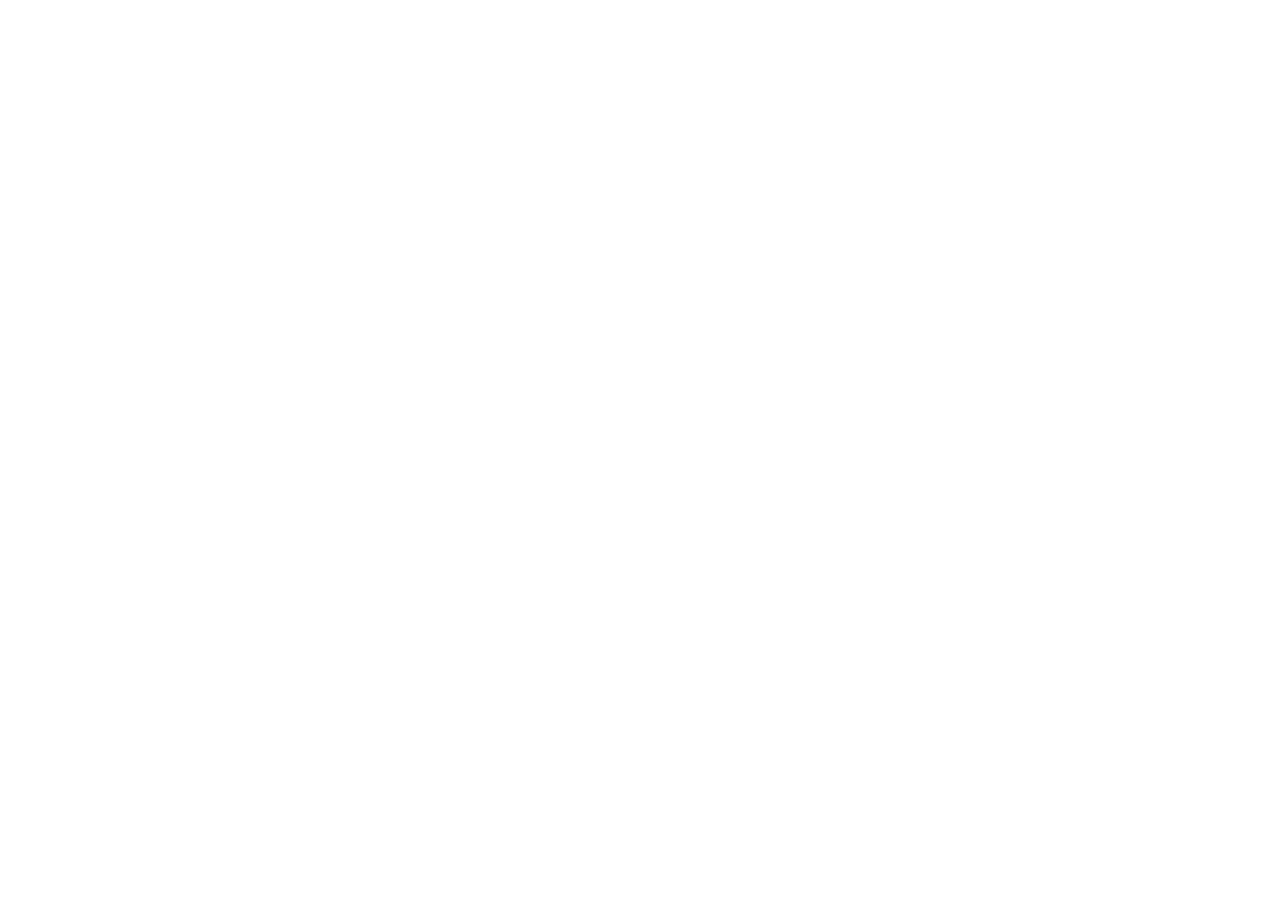
==== index.html @ 530e5a6e "starter code" ====
<!DOCTYPE html>
<html lang="en">

<head>
    <meta charset="UTF-8" />
    <meta name="viewport" content="width=device-width, initial-scale=1.0" />
    <meta http-equiv="X-UA-Compatible" content="ie=edge" />
    <title>My First Blog</title>

    <link rel="stylesheet" href="./assets/css/styles.css" />
    <link rel="stylesheet" href="./assets/css/form.css" />

    <script defer src="./assets/js/logic.js" type="text/javascript"></script>
    <script defer src="./assets/js/form.js" type="text/javascript"></script>
</head>

<body>
    <!-- TODO: Create landing page elements -->
</body>

</html>
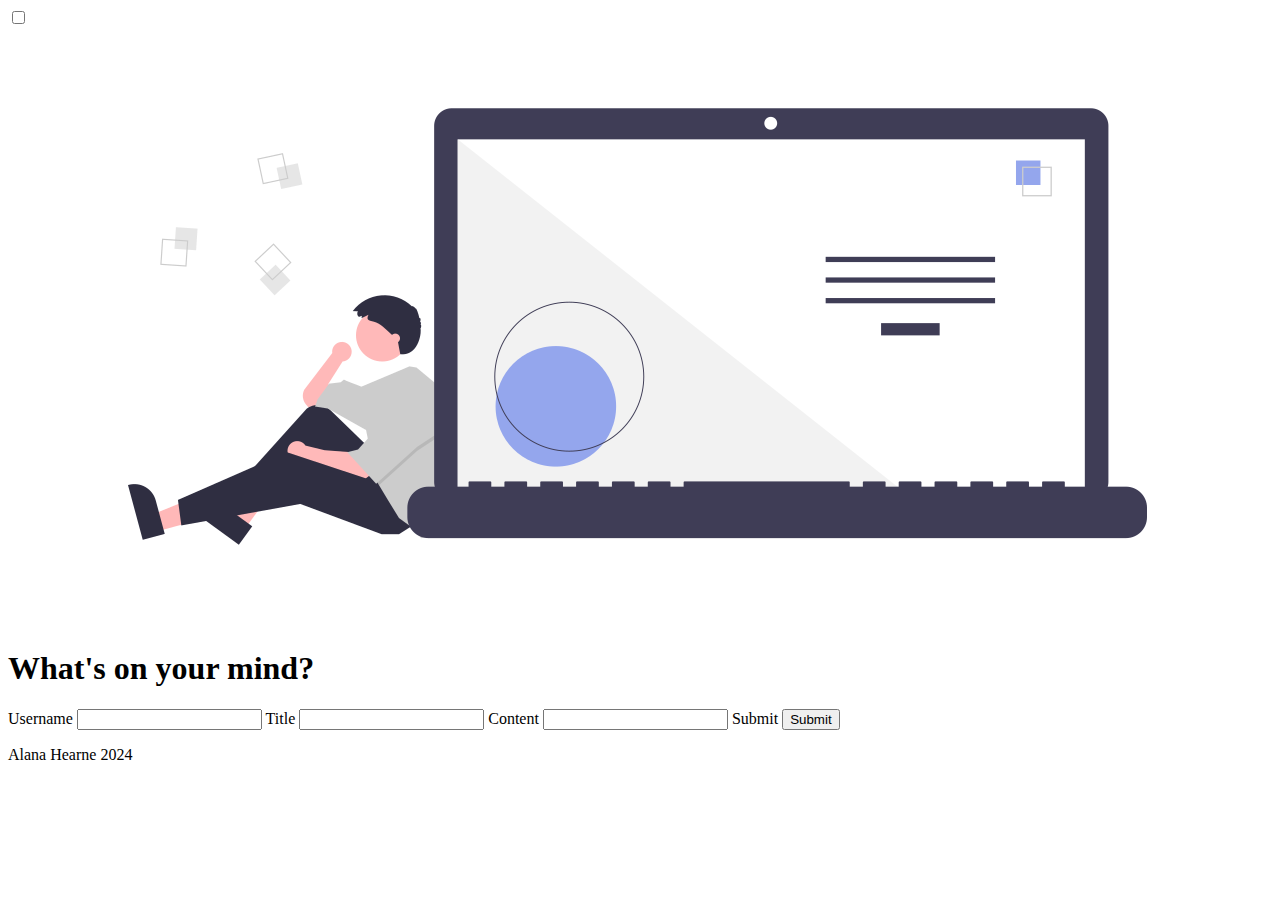
==== commit 0734eae9: "added basic html" ====
--- a/index.html
+++ b/index.html
@@ -9,13 +9,48 @@
 
     <link rel="stylesheet" href="./assets/css/styles.css" />
     <link rel="stylesheet" href="./assets/css/form.css" />
-
-    <script defer src="./assets/js/logic.js" type="text/javascript"></script>
-    <script defer src="./assets/js/form.js" type="text/javascript"></script>
 </head>
 
 <body>
     <!-- TODO: Create landing page elements -->
+    <header>
+        <nav>
+            <!-- TODO: add link to portfolio -->
+            <label class="theme-toggle">
+                <input type="checkbox">
+            </label>
+        </nav>
+    </header>
+
+    <main>
+        <section>
+            <div>
+                <img src="./assets/images/landing-main.png" alt="illustration of person in thought">
+            </div>
+            <div>
+                <h1>What's on your mind?</h1>
+                <form>
+                    <label for="username">Username</label>
+                    <input type="text" id="username" name="username">
+                    <label for="post-title">Title</label>
+                    <input type="text" id="post-title" name="post-title">
+                    <label for="content">Content</label>
+                    <input type="text" id="content" name="content">
+                    <label for="submit">Submit</label>
+                    <input type="submit" id="submit" name="submit">
+                </form>
+            </div>
+        </section>
+    </main>
+
+    <footer>
+        <div>
+            <p>Alana Hearne 2024</p>
+        </div>
+    </footer>
+
+    <script defer src="./assets/js/logic.js" type="text/javascript"></script>
+    <script defer src="./assets/js/form.js" type="text/javascript"></script>
 </body>
 
 </html>
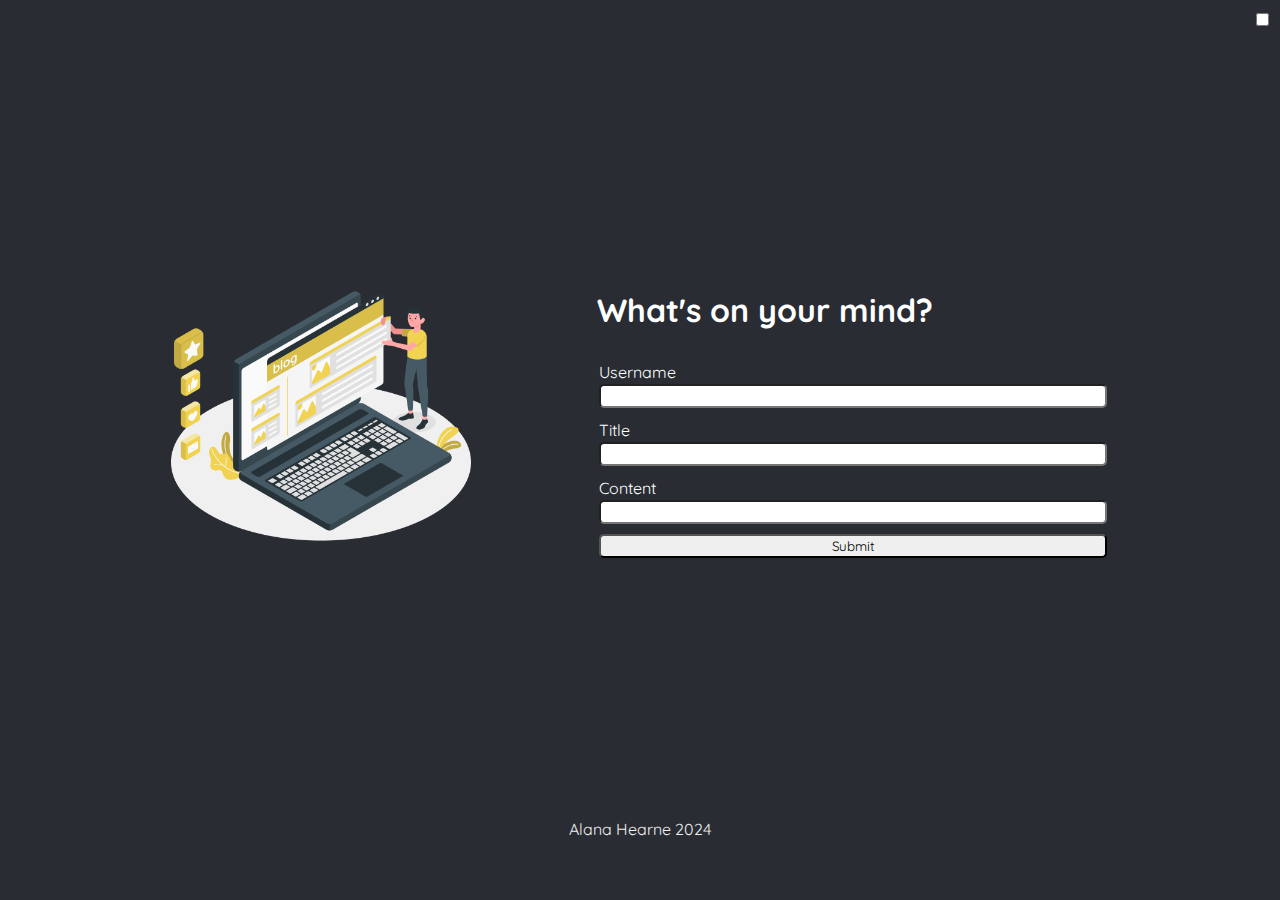
==== commit 2f67ecad: "applied basic CSS" ====
--- a/index.html
+++ b/index.html
@@ -7,6 +7,7 @@
     <meta http-equiv="X-UA-Compatible" content="ie=edge" />
     <title>My First Blog</title>
 
+    <link rel="stylesheet" href="https://cdnjs.cloudflare.com/ajax/libs/font-awesome/6.5.2/css/all.min.css">
     <link rel="stylesheet" href="./assets/css/styles.css" />
     <link rel="stylesheet" href="./assets/css/form.css" />
 </head>
@@ -23,11 +24,11 @@
     </header>
 
     <main>
-        <section>
+        <section class="main">
             <div>
-                <img src="./assets/images/landing-main.png" alt="illustration of person in thought">
+                <img src="./assets/images/blog-dark.png" alt="illustration of person in thought" id="main-image">
             </div>
-            <div>
+            <div class="blog-form">
                 <h1>What's on your mind?</h1>
                 <form>
                     <label for="username">Username</label>
@@ -36,7 +37,6 @@
                     <input type="text" id="post-title" name="post-title">
                     <label for="content">Content</label>
                     <input type="text" id="content" name="content">
-                    <label for="submit">Submit</label>
                     <input type="submit" id="submit" name="submit">
                 </form>
             </div>
@@ -46,6 +46,7 @@
     <footer>
         <div>
             <p>Alana Hearne 2024</p>
+            <!-- <a href="https://storyset.com/internet">Internet illustrations by Storyset</a> -->
         </div>
     </footer>
 
--- a/assets/css/styles.css
+++ b/assets/css/styles.css
@@ -0,0 +1,65 @@
+@import url('https://fonts.googleapis.com/css2?family=Montserrat:ital,wght@0,100..900;1,100..900&family=Quicksand:wght@300..700&family=Rock+Salt&display=swap');
+
+* {
+    font-family: "Quicksand", 'Monterro', Times, serif;
+    box-sizing: border-box;
+}
+
+:root {
+    --darkPrimary: #292d33;
+    --yellow: #f2d351;
+    --opYellow: #f8e9a7;
+    --offWhite: #efefef;
+    --blue: #95a9f0;
+    --opBlue: #bfcbf6;
+}
+
+body {
+    font-family: "Quicksand", 'Monterro', Times, serif;
+    line-height: 1.5;
+    background-color: var(--darkPrimary);
+}
+
+header {
+    /* padding: 15px 6% 15px 0; */
+    display: flex;
+    flex-direction: row;
+    flex-wrap: wrap;
+    justify-content: end;
+    align-items: center;
+}
+
+nav {
+    display: flex;
+    flex-direction: row;
+    flex-wrap: wrap;
+}
+
+footer {
+    /* padding: 3px 5px; */
+    display: flex;
+    flex-direction: row;
+    justify-content: center;
+    flex-wrap: wrap;
+    align-items: center;
+    background-color: var(--darkPrimary);
+    color: var(--offWhite);
+}
+
+.main {
+    display: flex;
+    flex-wrap: wrap;
+    flex-direction: row;
+    justify-content: center;
+    align-items: center;
+    min-height: 85vh;
+}
+
+.main div {
+    padding: 5%;
+}
+
+#main-image {
+    max-height: 300px;
+    max-width: 300px;
+}--- a/assets/css/form.css
+++ b/assets/css/form.css
@@ -0,0 +1,18 @@
+.blog-form {
+    display: flex;
+    flex-direction: column;
+    color: white;
+}
+
+.blog-form form {
+    display: flex;
+    flex-direction: column;
+    padding: 5px 2px;
+    min-width: 40vw;
+}
+
+input {
+    padding: 2px;
+    margin-bottom: 10px;
+    border-radius: 5px;
+}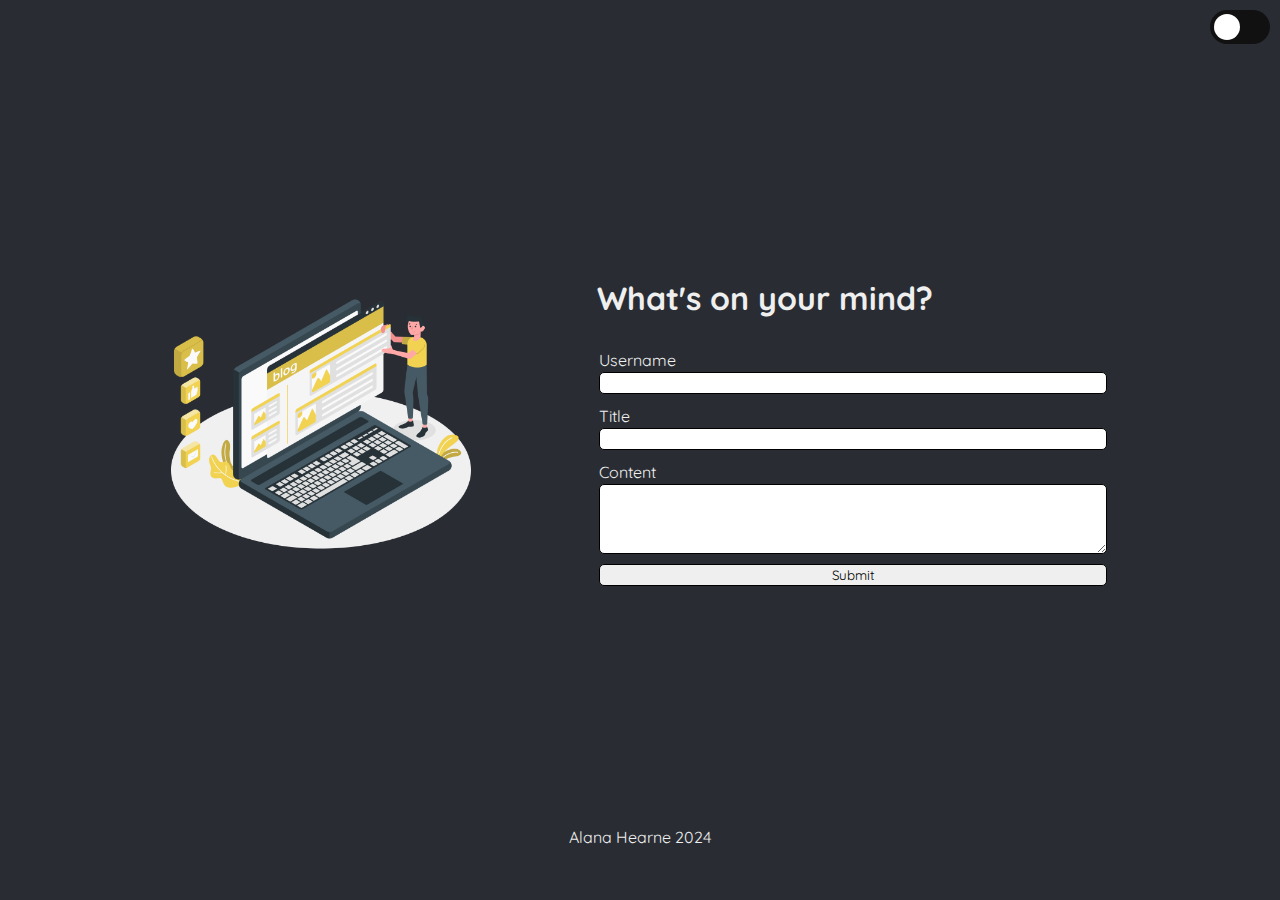
==== commit 628c333a: "create inital theme toggle" ====
--- a/index.html
+++ b/index.html
@@ -12,13 +12,14 @@
     <link rel="stylesheet" href="./assets/css/form.css" />
 </head>
 
-<body>
+<body class="container dark">
     <!-- TODO: Create landing page elements -->
     <header>
         <nav>
             <!-- TODO: add link to portfolio -->
-            <label class="theme-toggle">
-                <input type="checkbox">
+            <label class="switch">
+                <input type="checkbox" id="theme-switcher">
+                <span class="slider round"></span>
             </label>
         </nav>
     </header>
@@ -36,7 +37,7 @@
                     <label for="post-title">Title</label>
                     <input type="text" id="post-title" name="post-title">
                     <label for="content">Content</label>
-                    <input type="text" id="content" name="content">
+                    <textarea type=text" id="content" name="content" rows="4" cols="50"></textarea>
                     <input type="submit" id="submit" name="submit">
                 </form>
             </div>
--- a/assets/css/styles.css
+++ b/assets/css/styles.css
@@ -17,7 +17,18 @@
 body {
     font-family: "Quicksand", 'Monterro', Times, serif;
     line-height: 1.5;
+    margin: 0px;
+    padding: 10px;
+}
+
+.dark {
     background-color: var(--darkPrimary);
+    color: var(--offWhite);
+}
+
+.light {
+    background-color: var(--offWhite);
+    color: var(--darkPrimary);
 }
 
 header {
@@ -42,8 +53,6 @@
     justify-content: center;
     flex-wrap: wrap;
     align-items: center;
-    background-color: var(--darkPrimary);
-    color: var(--offWhite);
 }
 
 .main {
@@ -62,4 +71,76 @@
 #main-image {
     max-height: 300px;
     max-width: 300px;
+}
+
+/* ============================================================================================================================================= */
+/* Styling the Switch button */
+.switch {
+    position: relative;
+    display: inline-block;
+    width: 60px;
+    height: 34px;
+}
+
+  /* Hide default HTML checkbox */
+.switch input {
+    opacity: 0;
+    width: 0;
+    height: 0;
+}
+
+/* The slider */
+.slider {
+    position: absolute;
+    cursor: pointer;
+    top: 0;
+    left: 0;
+    right: 0;
+    bottom: 0;
+    background-color: #111;
+    -webkit-transition: .4s;
+    transition: .4s;
+}
+
+.slider:before {
+    position: absolute;
+    content: "";
+    height: 26px;
+    width: 26px;
+    left: 4px;
+    bottom: 4px;
+    background-color: white;
+    -webkit-transition: .4s;
+    transition: .4s;
+}
+
+input:checked + .slider {
+    background-color: rgb(29, 128, 210);
+}
+
+input:focus + .slider {
+    box-shadow: 0 0 1px rgb(29, 128, 210);
+}
+
+input:checked + .slider:before {
+    -webkit-transform: translateX(26px);
+    -ms-transform: translateX(26px);
+    transform: translateX(26px);
+}
+
+/* Rounded sliders */
+.slider.round {
+    border-radius: 34px;
+}
+
+.slider.round:before {
+    border-radius: 50%;
+}
+
+.row {
+    margin: 20px;
+    display: flex;
+}
+.col {
+    margin: 20px;
 }--- a/assets/css/form.css
+++ b/assets/css/form.css
@@ -1,7 +1,6 @@
 .blog-form {
     display: flex;
     flex-direction: column;
-    color: white;
 }
 
 .blog-form form {
@@ -14,5 +13,13 @@
 input {
     padding: 2px;
     margin-bottom: 10px;
+    border: 1px solid;
+    border-radius: 5px;
+}
+
+textarea {
+    padding: 2px;
+    margin-bottom: 10px;
+    border: 1px solid;
     border-radius: 5px;
 }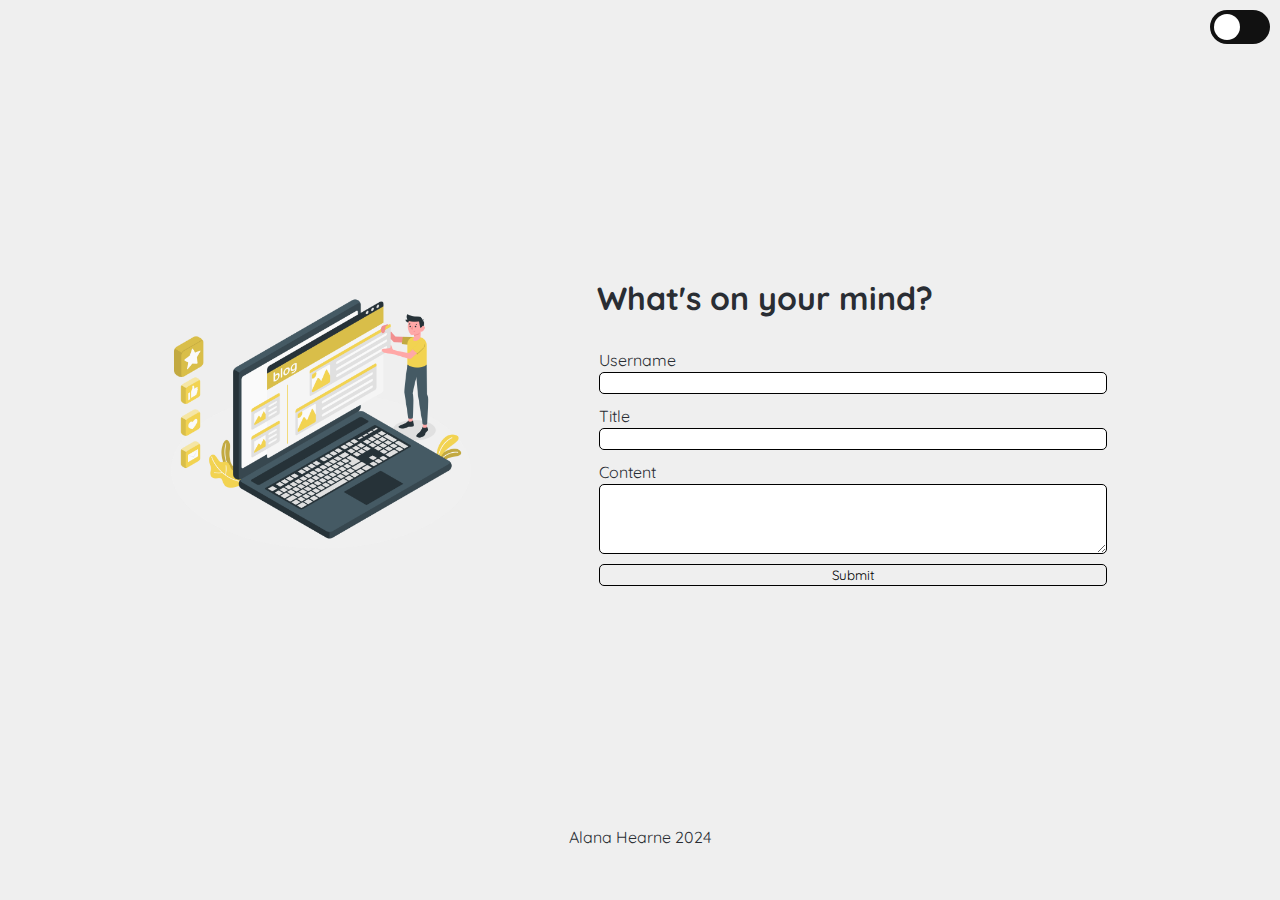
==== commit d8fab58b: "fixed setting toggle from local storage" ====
--- a/index.html
+++ b/index.html
@@ -12,7 +12,7 @@
     <link rel="stylesheet" href="./assets/css/form.css" />
 </head>
 
-<body class="container dark">
+<body class="container light">
     <!-- TODO: Create landing page elements -->
     <header>
         <nav>
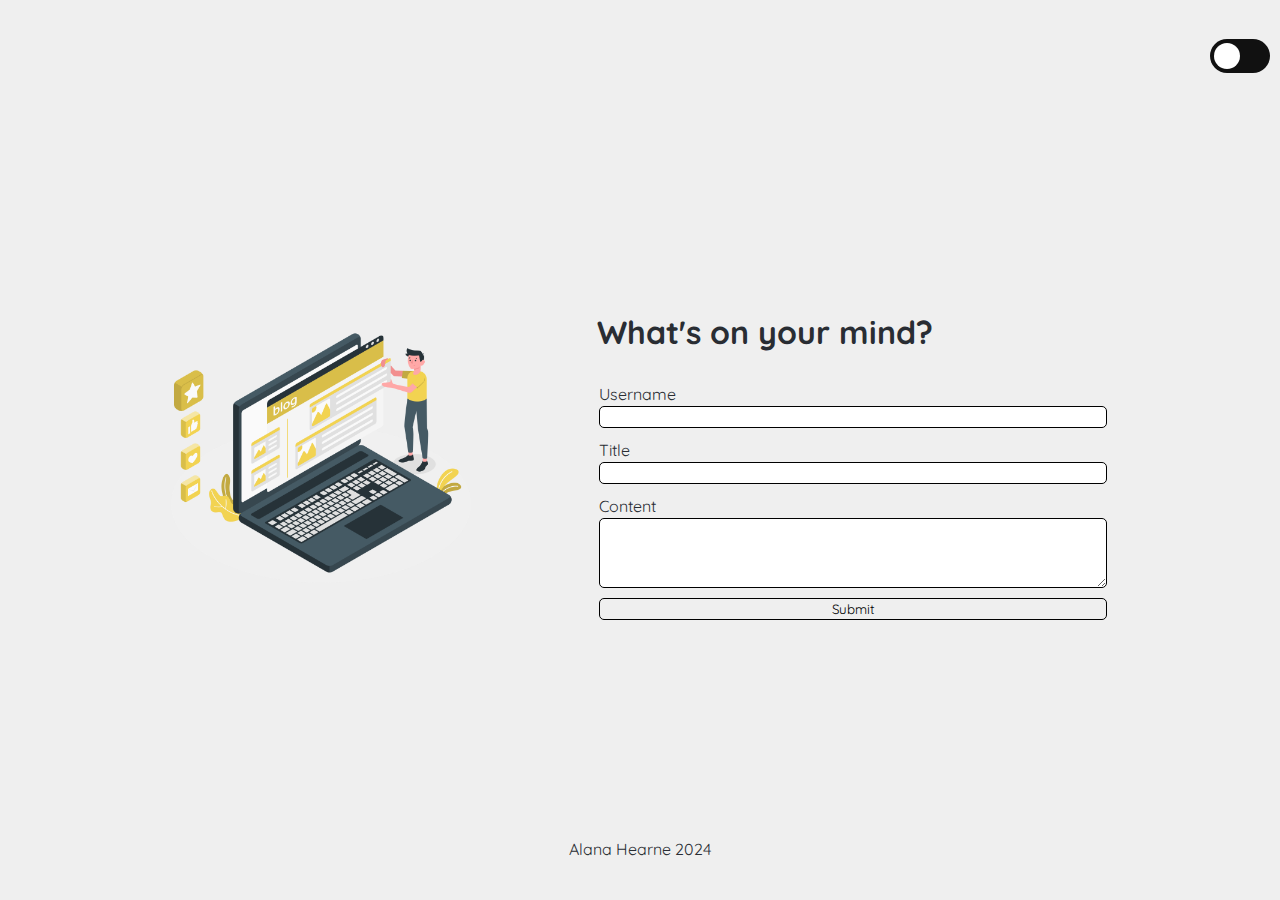
==== commit 8768d826: "basic blog styling" ====
--- a/index.html
+++ b/index.html
@@ -3,18 +3,20 @@
 
 <head>
     <meta charset="UTF-8" />
-    <meta name="viewport" content="width=device-width, initial-scale=1.0" />
-    <meta http-equiv="X-UA-Compatible" content="ie=edge" />
+    <meta name="viewport" content="width=device-width, initial-scale=1.0"/>
+    <meta http-equiv="X-UA-Compatible" content="ie=edge"/>
     <title>My First Blog</title>
 
     <link rel="stylesheet" href="https://cdnjs.cloudflare.com/ajax/libs/font-awesome/6.5.2/css/all.min.css">
-    <link rel="stylesheet" href="./assets/css/styles.css" />
-    <link rel="stylesheet" href="./assets/css/form.css" />
+    <!-- <link rel="stylesheet" href="./assets/css/reset.css"/> -->
+    <link rel="stylesheet" href="./assets/css/styles.css"/>
+    <link rel="stylesheet" href="./assets/css/form.css"/>
 </head>
 
 <body class="container light">
     <!-- TODO: Create landing page elements -->
     <header>
+        <div></div>
         <nav>
             <!-- TODO: add link to portfolio -->
             <label class="switch">
--- a/assets/css/styles.css
+++ b/assets/css/styles.css
@@ -36,8 +36,9 @@
     display: flex;
     flex-direction: row;
     flex-wrap: wrap;
-    justify-content: end;
+    justify-content: space-between;
     align-items: center;
+    height: 91px;
 }
 
 nav {
@@ -61,7 +62,7 @@
     flex-direction: row;
     justify-content: center;
     align-items: center;
-    min-height: 85vh;
+    min-height: 80vh;
 }
 
 .main div {
--- a/assets/css/form.css
+++ b/assets/css/form.css
@@ -20,6 +20,6 @@
 textarea {
     padding: 2px;
     margin-bottom: 10px;
-    border: 1px solid;
+        border: 1px solid;
     border-radius: 5px;
 }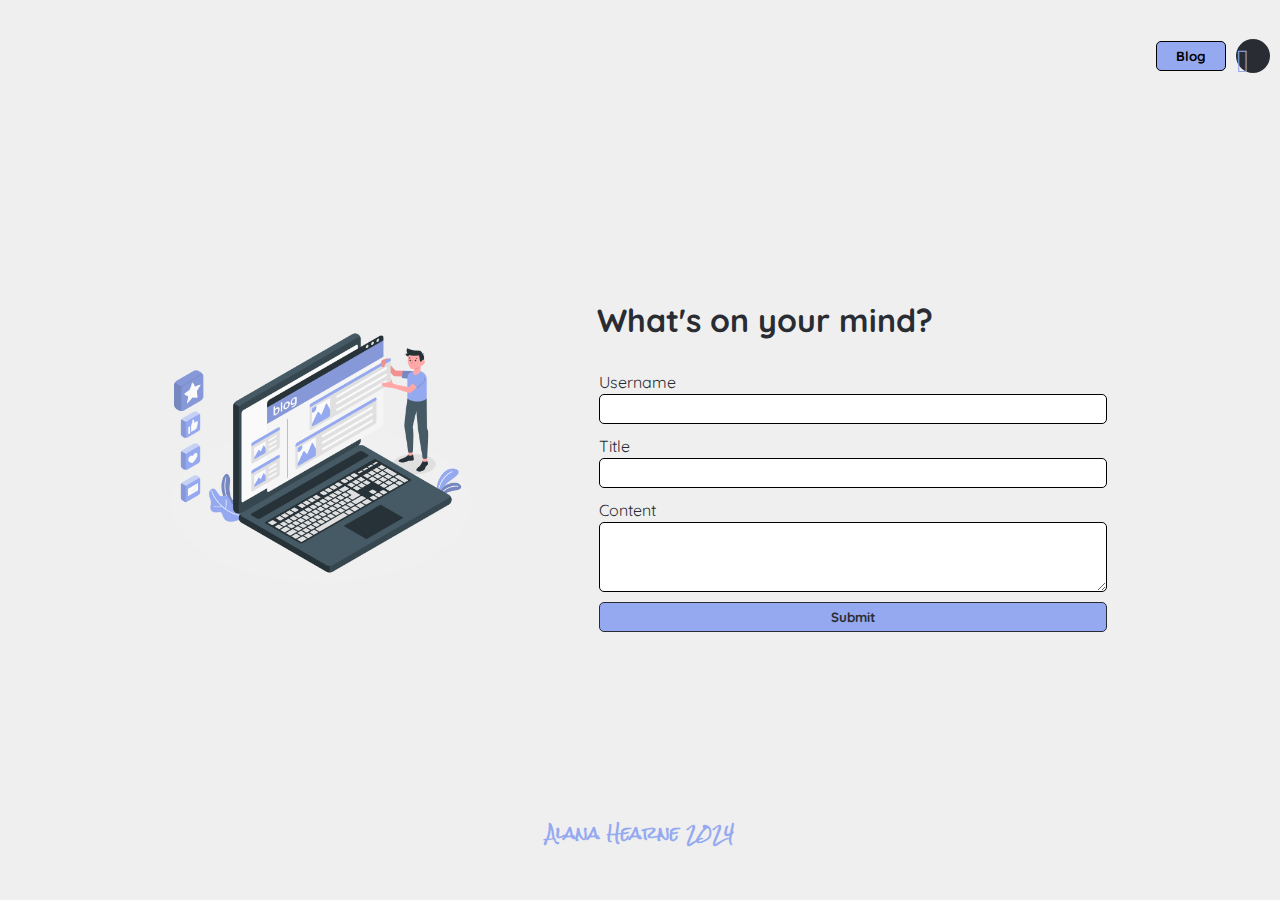
==== commit 78e1e619: "final styling, fixed error handling" ====
--- a/index.html
+++ b/index.html
@@ -19,6 +19,7 @@
         <div></div>
         <nav>
             <!-- TODO: add link to portfolio -->
+            <button onclick="location.href='blog.html'" type="button" id="blog-button" name="blog-button">Blog</button>
             <label class="switch">
                 <input type="checkbox" id="theme-switcher">
                 <span class="slider round"></span>
@@ -29,7 +30,7 @@
     <main>
         <section class="main">
             <div>
-                <img src="./assets/images/blog-dark.png" alt="illustration of person in thought" id="main-image">
+                <img src="./assets/images/blog-light.png" alt="illustration of person in thought" id="main-image">
             </div>
             <div class="blog-form">
                 <h1>What's on your mind?</h1>
@@ -48,7 +49,7 @@
 
     <footer>
         <div>
-            <p>Alana Hearne 2024</p>
+            <a href="https://ajhearne-mzaosw.github.io/ahearne-portfolio/" class="footer">Alana Hearne 2024</a>
             <!-- <a href="https://storyset.com/internet">Internet illustrations by Storyset</a> -->
         </div>
     </footer>
--- a/assets/css/styles.css
+++ b/assets/css/styles.css
@@ -1,4 +1,5 @@
 @import url('https://fonts.googleapis.com/css2?family=Montserrat:ital,wght@0,100..900;1,100..900&family=Quicksand:wght@300..700&family=Rock+Salt&display=swap');
+@import url('https://fonts.googleapis.com/icon?family=Material+Icons');
 
 * {
     font-family: "Quicksand", 'Monterro', Times, serif;
@@ -24,11 +25,23 @@
 .dark {
     background-color: var(--darkPrimary);
     color: var(--offWhite);
+    .footer {
+        color: var(--yellow);
+    }
+    #blog-button, #back-button, #submit {
+        background-color: var(--yellow);
+    }
 }
 
 .light {
     background-color: var(--offWhite);
     color: var(--darkPrimary);
+    .footer {
+        color: var(--blue);
+    }    
+    #blog-button, #back-button, #submit {
+        background-color: var(--blue);
+    }
 }
 
 header {
@@ -45,6 +58,7 @@
     display: flex;
     flex-direction: row;
     flex-wrap: wrap;
+    align-items: center;
 }
 
 footer {
@@ -54,6 +68,12 @@
     justify-content: center;
     flex-wrap: wrap;
     align-items: center;
+}
+
+.footer {
+    font-family: 'Rock Salt';
+    font-weight: bold;
+    text-decoration: none;
 }
 
 .main {
@@ -74,12 +94,23 @@
     max-width: 300px;
 }
 
+#blog-button {
+    margin-right: 10px;
+    width: 70px;
+    border: 1px solid;
+    border-radius: 5px;
+    /* background-color: var(--blue);
+    color: var(--darkPrimary); */
+    font-weight: bold;
+    height: 30px;
+}
+
 /* ============================================================================================================================================= */
 /* Styling the Switch button */
 .switch {
     position: relative;
     display: inline-block;
-    width: 60px;
+    width: 34px;
     height: 34px;
 }
 
@@ -98,7 +129,7 @@
     left: 0;
     right: 0;
     bottom: 0;
-    background-color: #111;
+    background-color: var(--darkPrimary);
     -webkit-transition: .4s;
     transition: .4s;
 }
@@ -110,23 +141,23 @@
     width: 26px;
     left: 4px;
     bottom: 4px;
-    background-color: white;
-    -webkit-transition: .4s;
+    /* background-color: var(--blue); */
+    /* -webkit-transition: .4s; */
     transition: .4s;
 }
 
 input:checked + .slider {
-    background-color: rgb(29, 128, 210);
+    background-color: var(--offWhite);
 }
 
 input:focus + .slider {
-    box-shadow: 0 0 1px rgb(29, 128, 210);
+    box-shadow: 0 0 1px var(--offWhite);
 }
 
 input:checked + .slider:before {
-    -webkit-transform: translateX(26px);
+    /* -webkit-transform: translateX(26px);
     -ms-transform: translateX(26px);
-    transform: translateX(26px);
+    transform: translateX(26px); */
 }
 
 /* Rounded sliders */
@@ -136,6 +167,13 @@
 
 .slider.round:before {
     border-radius: 50%;
+    display: flex;
+    align-items: center;
+    justify-content: center;
+    font-family: "Material Icons";
+    content: "\eb37";
+    font-size: 2rem;
+    color: var(--blue);
 }
 
 .row {
--- a/assets/css/form.css
+++ b/assets/css/form.css
@@ -12,6 +12,7 @@
 
 input {
     padding: 2px;
+    min-height: 30px;
     margin-bottom: 10px;
     border: 1px solid;
     border-radius: 5px;
@@ -20,6 +21,13 @@
 textarea {
     padding: 2px;
     margin-bottom: 10px;
-        border: 1px solid;
+    border: 1px solid;
     border-radius: 5px;
+}
+
+#submit {
+    background-color: var(--blue);
+    color: var(--darkPrimary);
+    font-weight: bold;
+    min-height: 30px;
 }